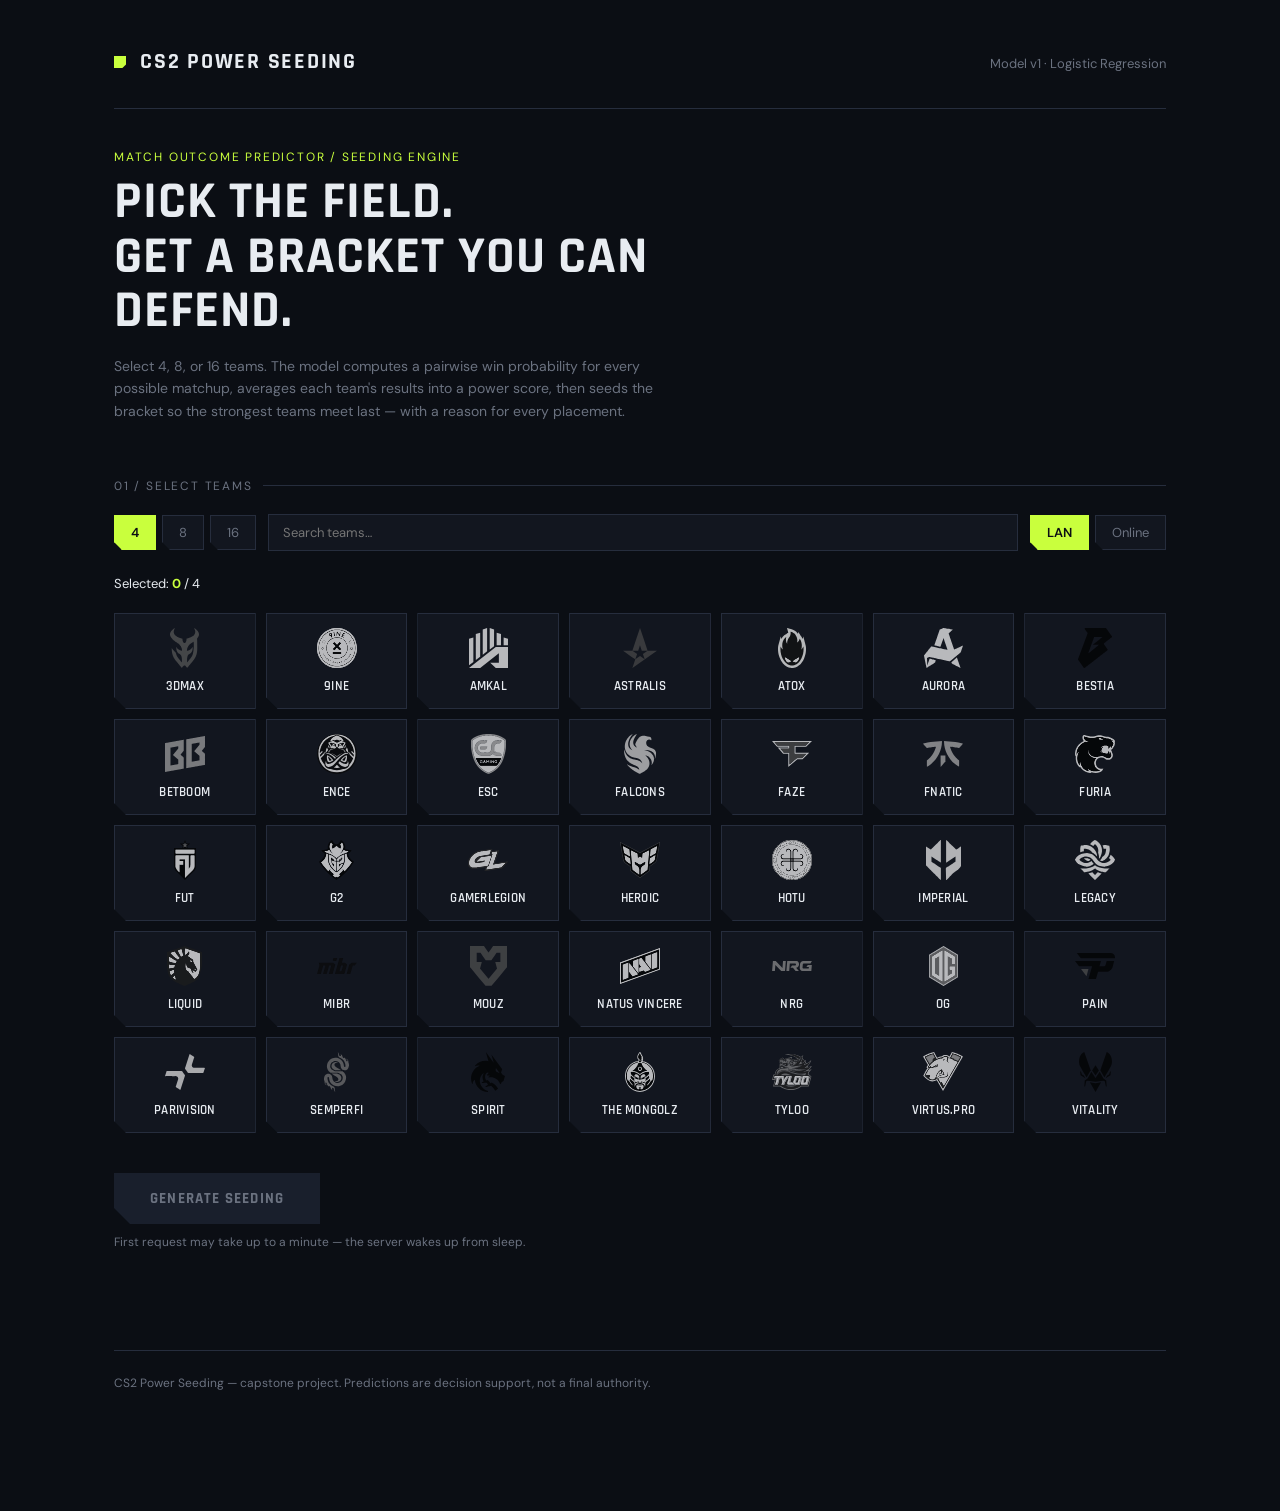
==== frontend/index.html @ 5c58bfce "Added frontend" ====
<!DOCTYPE html>
<html lang="en">

<head>
  <meta charset="UTF-8">
  <meta name="viewport" content="width=device-width, initial-scale=1.0">
  <title>CS2 Power Seeding</title>
  <link rel="preconnect" href="https://fonts.googleapis.com">
  <link
    href="https://fonts.googleapis.com/css2?family=Rajdhani:wght@500;600;700&family=DM+Sans:wght@400;500;600&display=swap"
    rel="stylesheet">
  <link rel="icon" type="image/svg+xml"
    href="data:image/svg+xml,<svg xmlns='http://www.w3.org/2000/svg' viewBox='0 0 32 32'><rect width='32' height='32' fill='%230B0E14'/><polygon points='6,6 26,6 26,20 20,26 6,26' fill='%23C9FF3D'/></svg>">
  <link rel="stylesheet" href="style.css">
</head>

<body>

  <div class="wrap">

    <header>
      <div class="brand">
        <div class="mark"></div>
        <h1>CS2 Power Seeding</h1>
      </div>
      <div class="sub">Model v1 · Logistic Regression</div>
    </header>

    <section class="hero">
      <div class="eyebrow">Match outcome predictor / seeding engine</div>
      <h2>Pick the field.<br>Get a bracket you can defend.</h2>
      <p>Select 4, 8, or 16 teams. The model computes a pairwise win probability for every possible matchup, averages
        each team's results into a power score, then seeds the bracket so the strongest teams meet last — with a reason
        for every placement.</p>
    </section>

    <div class="section-label">01 / Select teams</div>

    <div class="controls">
      <div class="chip-group" id="size-chips">
        <button class="chip active" data-size="4">4</button>
        <button class="chip" data-size="8">8</button>
        <button class="chip" data-size="16">16</button>
      </div>
      <input class="search" id="search" type="text" placeholder="Search teams…">
      <div class="format-toggle chip-group">
        <button class="chip active" data-format="lan">LAN</button>
        <button class="chip" data-format="online">Online</button>
      </div>
    </div>

    <div class="count-badge" id="count-badge">Selected: <b>0</b> / 4</div>
    <br>
    <div class="team-grid" id="team-grid"></div>

    <button class="btn-primary" id="generate-btn" disabled>
      <span class="label">Generate seeding</span>
      <span class="spinner"></span>
    </button>
    <div class="hint">First request may take up to a minute — the server wakes up from sleep.</div>

    <div class="error-box" id="error-box"></div>

    <div id="results">
      <div class="section-label">02 / Power ranking</div>
      <div class="seed-list" id="seed-list"></div>

      <div class="section-label">03 / Bracket</div>
      <div class="bracket" id="bracket"></div>
    </div>

    <footer>CS2 Power Seeding — capstone project. Predictions are decision support, not a final authority.</footer>
  </div>

  <script>
    // ============================================================
    // CONFIG — set your Render API URL here
    // ============================================================
    const API_URL = "https://cs2-capstone-project.onrender.com";

    let ALL_TEAMS = [];       // [{name, logo}]
    let SELECTED = new Set();
    let TARGET_SIZE = 4;
    let FORMAT = "lan";
    let SEARCH_TERM = "";

    const grid = document.getElementById('team-grid');
    const countBadge = document.getElementById('count-badge');
    const genBtn = document.getElementById('generate-btn');
    const errorBox = document.getElementById('error-box');

    // ---------- Load teams + logos ----------
    async function loadTeams() {
      try {
        const logoMap = await fetch('team_logos.json').then(r => r.json());
        ALL_TEAMS = Object.entries(logoMap).map(([name, logo]) => ({
          name,
          logo: 'logos/' + logo
        }));
        renderGrid();
      } catch (e) {
        showError("Could not load team_logos.json. Make sure it's in the same folder as index.html.");
      }
    }

    function renderGrid() {
      const term = SEARCH_TERM.toLowerCase();
      grid.innerHTML = '';
      ALL_TEAMS
        .filter(t => t.name.toLowerCase().includes(term))
        .forEach(t => {
          const card = document.createElement('div');
          card.className = 'team-card' + (SELECTED.has(t.name) ? ' selected' : '');
          card.tabIndex = 0;
          card.innerHTML = `<img src="${t.logo}" draggable="false" alt="" loading="lazy"><span>${t.name}</span>`;
          card.addEventListener('click', () => toggleTeam(t.name));
          card.addEventListener('keydown', e => { if (e.key === 'Enter' || e.key === ' ') { e.preventDefault(); toggleTeam(t.name); } });
          grid.appendChild(card);
        });
    }

    function toggleTeam(name) {
      if (SELECTED.has(name)) {
        SELECTED.delete(name);
      } else {
        if (SELECTED.size >= TARGET_SIZE) return;
        SELECTED.add(name);
      }
      renderGrid();
      updateCount();
    }

    function updateCount() {
      countBadge.innerHTML = `Selected: <b>${SELECTED.size}</b> / ${TARGET_SIZE}`;
      genBtn.disabled = SELECTED.size !== TARGET_SIZE;
    }

    // ---------- Controls ----------
    document.getElementById('size-chips').addEventListener('click', e => {
      if (!e.target.dataset.size) return;
      document.querySelectorAll('#size-chips .chip').forEach(c => c.classList.remove('active'));
      e.target.classList.add('active');
      TARGET_SIZE = parseInt(e.target.dataset.size, 10);
      if (SELECTED.size > TARGET_SIZE) {
        SELECTED = new Set([...SELECTED].slice(0, TARGET_SIZE));
        renderGrid();
      }
      updateCount();
    });

    document.querySelector('.format-toggle').addEventListener('click', e => {
      if (!e.target.dataset.format) return;
      document.querySelectorAll('.format-toggle .chip').forEach(c => c.classList.remove('active'));
      e.target.classList.add('active');
      FORMAT = e.target.dataset.format;
    });

    document.getElementById('search').addEventListener('input', e => {
      SEARCH_TERM = e.target.value;
      renderGrid();
    });

    // ---------- Generate ----------
    genBtn.addEventListener('click', async () => {
      hideError();
      genBtn.classList.add('loading');
      genBtn.disabled = true;
      try {
        const res = await fetch(`${API_URL}/predict`, {
          method: 'POST',
          headers: { 'Content-Type': 'application/json' },
          body: JSON.stringify({ teams: [...SELECTED], tournament_type: FORMAT })
        });
        const data = await res.json();
        if (data.error) {
          showError(data.error);
        } else {
          renderResults(data);
        }
      } catch (e) {
        showError("Request failed. The server may be waking up from sleep — wait 30s and try again.");
      } finally {
        genBtn.classList.remove('loading');
        genBtn.disabled = false;
      }
    });

    function showError(msg) { errorBox.textContent = msg; errorBox.classList.add('show'); }
    function hideError() { errorBox.classList.remove('show'); }

    function logoFor(name) {
      const t = ALL_TEAMS.find(t => t.name === name);
      return t ? t.logo : '';
    }

    // ---------- Render seeding + bracket ----------
    function renderResults(data) {
      const results = document.getElementById('results');
      results.classList.add('show');

      const seedList = document.getElementById('seed-list');
      seedList.innerHTML = '';
      const maxScore = Math.max(...data.seeding.map(s => s.power_score));
      data.seeding.forEach(s => {
        const row = document.createElement('div');
        row.className = 'seed-row' + (s.seed === 1 ? ' top' : '');
        const pct = Math.round((s.power_score / maxScore) * 100);
        row.innerHTML = `
      <div class="rank">${String(s.seed).padStart(2, '0')}</div>
      <img src="${logoFor(s.team)}" alt="">
      <div class="name">${s.team}</div>
      <div class="score">${(s.power_score * 100).toFixed(1)}%
        <div class="score-bar"><i style="width:${pct}%"></i></div>
      </div>`;
        seedList.appendChild(row);
      });

      renderBracket(data.rounds || data.bracket);
    }

    function renderBracket(rounds) {
      const container = document.getElementById('bracket');
      container.innerHTML = '';
      if (!rounds) return;

      const roundsArr = Array.isArray(rounds) && rounds[0] && rounds[0].matches ? rounds : [{ round_name: 'Round 1', matches: rounds }];

      roundsArr.forEach(round => {
        const col = document.createElement('div');
        col.className = 'bracket-round';
        const title = document.createElement('div');
        title.className = 'round-title';
        title.textContent = round.round_name || `Round ${round.round}`;
        col.appendChild(title);

        round.matches.forEach(m => {
          const card = document.createElement('div');
          card.className = 'match-card';

          const slotA = teamSlot(m.team_a, m.is_bye);
          const slotB = m.is_bye ? '' : teamSlot(m.team_b, false);
          card.innerHTML = slotA + slotB;
          col.appendChild(card);

          if (!m.is_bye && m.team_a && m.team_b) {
            const btn = document.createElement('button');
            btn.className = 'explain-btn';
            btn.textContent = 'Why this seed?';
            const box = document.createElement('div');
            box.className = 'explain-box';
            btn.addEventListener('click', () => {
              box.classList.toggle('show');
              if (!box.dataset.filled) {
                box.innerHTML = `<b>${m.team_a}</b> vs <b>${m.team_b}</b> — placement is based on each team's average predicted win probability across all opponents in this field (power score), not a single head-to-head guess.`;
                box.dataset.filled = '1';
              }
            });
            col.appendChild(btn);
            col.appendChild(box);
          }
        });
        container.appendChild(col);
      });
    }

    function teamSlot(name, isBye) {
      if (!name) {
        return `<div class="match-slot tbd">TBD</div>`;
      }
      if (name.startsWith('Winner of')) {
        return `<div class="match-slot tbd">${name}</div>`;
      }
      const logo = logoFor(name);
      const img = logo ? `<img src="${logo}" alt="">` : '';
      return `<div class="match-slot${isBye ? ' bye' : ''}">${img}${name}${isBye ? ' (BYE)' : ''}</div>`;
    }

    // ---------- Init ----------
    updateCount();
    loadTeams();
  </script>

</body>

</html>
---- frontend/style.css ----
:root {
  --bg: #0B0E14;
  --surface: #12161F;
  --surface-2: #191F2C;
  --line: #262D3D;
  --text: #E8ECF1;
  --muted: #6B7280;
  --lime: #C9FF3D;
  --blue: #4FA8FF;
  --red: #FF4D6A;
}

* {
  box-sizing: border-box;
}

html {
  scroll-behavior: smooth;
}

body {
  margin: 0;
  background: var(--bg);
  color: var(--text);
  font-family: 'DM Sans', monospace;
  min-height: 100vh;
}

h1,
h2,
h3,
.display {
  font-family: 'Rajdhani', sans-serif;
  font-weight: 700;
  text-transform: uppercase;
  letter-spacing: 0.02em;
  margin: 0;
}

.wrap {
  max-width: 1100px;
  margin: 0 auto;
  padding: 48px 24px 120px;
}

/* ---------- Header ---------- */
header {
  display: flex;
  align-items: baseline;
  justify-content: space-between;
  padding-bottom: 32px;
  border-bottom: 1px solid var(--line);
  margin-bottom: 40px;
}

header .brand {
  display: flex;
  align-items: baseline;
  gap: 14px;
}

header .brand .mark {
  width: 12px;
  height: 12px;
  background: var(--lime);
  clip-path: polygon(0 0, 100% 0, 100% 70%, 70% 100%, 0 100%);
}

header h1 {
  font-size: 22px;
  letter-spacing: 0.08em;
}

header .sub {
  color: var(--muted);
  font-size: 13px;
}

.hero {
  margin-bottom: 56px;
}

.hero .eyebrow {
  color: var(--lime);
  font-size: 12px;
  letter-spacing: 0.15em;
  text-transform: uppercase;
  margin-bottom: 10px;
}

.hero h2 {
  font-size: clamp(32px, 5vw, 52px);
  line-height: 1.05;
  max-width: 720px;
}

.hero p {
  font-family: 'DM Sans', monospace;
  color: var(--muted);
  font-size: 14px;
  max-width: 560px;
  margin-top: 16px;
  line-height: 1.6;
}

/* ---------- Section labels ---------- */
.section-label {
  display: flex;
  align-items: center;
  gap: 10px;
  color: var(--muted);
  font-size: 12px;
  letter-spacing: 0.15em;
  text-transform: uppercase;
  margin-bottom: 20px;
}

.section-label::after {
  content: '';
  flex: 1;
  height: 1px;
  background: var(--line);
}

/* ---------- Controls ---------- */
.controls {
  display: flex;
  gap: 12px;
  flex-wrap: wrap;
  margin-bottom: 24px;
  align-items: center;
  user-select: none;
}

.chip-group {
  display: flex;
  gap: 6px;
}

.chip {
  background: var(--surface);
  border: 1px solid var(--line);
  color: var(--muted);
  font-family: 'DM Sans', monospace;
  font-size: 13px;
  padding: 8px 16px;
  cursor: pointer;
  clip-path: polygon(0 0, 100% 0, 100% 100%, 8px 100%, 0 calc(100% - 8px));
}

.chip.active {
  background: var(--lime);
  color: #0B0E14;
  border-color: var(--lime);
  font-weight: 600;
}

.search {
  flex: 1;
  min-width: 200px;
  background: var(--surface);
  border: 1px solid var(--line);
  color: var(--text);
  font-family: 'DM Sans', monospace;
  font-size: 13px;
  padding: 9px 14px;
}

.search:focus {
  outline: 2px solid var(--blue);
  outline-offset: -1px;
}

.format-toggle {
  display: flex;
  gap: 6px;
  margin-left: auto;
}

.count-badge {
  color: var(--text);
  font-size: 13px;
}

.count-badge b {
  color: var(--lime);
}

/* ---------- Team grid ---------- */
.team-grid {
  display: grid;
  grid-template-columns: repeat(auto-fill, minmax(140px, 1fr));
  gap: 10px;
  margin-bottom: 40px;
  user-select: none;
}

.team-card {
  position: relative;
  background: var(--surface);
  border: 1px solid var(--line);
  padding: 14px 12px;
  cursor: pointer;
  display: flex;
  flex-direction: column;
  align-items: center;
  gap: 10px;
  clip-path: polygon(0 0, 100% 0, 100% 100%, 12px 100%, 0 calc(100% - 12px));
  transition: border-color .15s ease, background .15s ease, transform .1s ease;
}

.team-card:hover {
  border-color: var(--muted);
  transform: translateY(-2px);
}

.team-card.selected {
  border-color: var(--lime);
  background: #171F12;
}

.team-card.selected::after {
  content: '✓';
  position: absolute;
  top: 6px;
  right: 8px;
  color: var(--lime);
  font-size: 12px;
  font-weight: 700;
}

.team-card img {
  width: 40px;
  height: 40px;
  object-fit: contain;
  filter: grayscale(1) brightness(1.5) opacity(0.7);
  transition: filter .15s ease;
}

.team-card.selected img {
  filter: none;
}

.team-card span {
  font-family: 'Rajdhani', sans-serif;
  font-weight: 600;
  font-size: 13px;
  text-align: center;
  text-transform: uppercase;
  letter-spacing: 0.02em;
  color: var(--text);
}

/* ---------- Buttons ---------- */
.btn-primary {
  background: var(--lime);
  color: #0B0E14;
  border: none;
  font-family: 'Rajdhani', sans-serif;
  font-weight: 700;
  text-transform: uppercase;
  letter-spacing: 0.08em;
  font-size: 15px;
  padding: 16px 36px;
  cursor: pointer;
  clip-path: polygon(0 0, 100% 0, 100% 100%, 16px 100%, 0 calc(100% - 16px));
  transition: transform .1s ease, box-shadow .15s ease;
  user-select: none;
}

.btn-primary:hover:not(:disabled) {
  box-shadow: 0 0 0 1px var(--lime), 0 0 24px -6px var(--lime);
}

.btn-primary:disabled {
  background: var(--surface-2);
  color: var(--muted);
  cursor: not-allowed;
}

.btn-primary .spinner {
  display: none;
}

.btn-primary.loading .spinner {
  display: inline-block;
}

.btn-primary.loading .label {
  display: none;
}

@keyframes spin {
  to {
    transform: rotate(360deg);
  }
}

.spinner {
  width: 14px;
  height: 14px;
  border: 2px solid rgba(11, 14, 20, 0.3);
  border-top-color: #0B0E14;
  border-radius: 50%;
  animation: spin .7s linear infinite;
}

.hint {
  color: var(--muted);
  font-size: 12px;
  margin-top: 10px;
}

/* ---------- Results ---------- */
#results {
  display: none;
  margin-top: 64px;
}

#results.show {
  display: block;
  animation: fadeUp .4s ease;
}

@keyframes fadeUp {
  from {
    opacity: 0;
    transform: translateY(8px);
  }

  to {
    opacity: 1;
    transform: translateY(0);
  }
}

.seed-list {
  display: flex;
  flex-direction: column;
  gap: 8px;
  margin-bottom: 64px;
}

.seed-row {
  display: grid;
  grid-template-columns: 40px 32px 1fr 90px;
  align-items: center;
  gap: 14px;
  background: var(--surface);
  border: 1px solid var(--line);
  border-left: 3px solid var(--line);
  padding: 12px 16px;
}

.seed-row.top {
  border-left-color: var(--lime);
}

.seed-row .rank {
  font-family: 'Rajdhani', sans-serif;
  font-weight: 700;
  font-size: 20px;
  color: var(--muted);
}

.seed-row.top .rank {
  color: var(--lime);
}

.seed-row img {
  width: 24px;
  height: 24px;
  object-fit: contain;
}

.seed-row .name {
  font-family: 'Rajdhani', sans-serif;
  font-weight: 600;
  font-size: 16px;
  text-transform: uppercase;
}

.seed-row .score {
  text-align: right;
  color: var(--blue);
  font-size: 13px;
}

.score-bar {
  height: 3px;
  background: var(--line);
  margin-top: 6px;
  position: relative;
}

.score-bar i {
  position: absolute;
  left: 0;
  top: 0;
  height: 100%;
  background: var(--blue);
}

/* ---------- Bracket ---------- */
.bracket {
  display: flex;
  gap: 48px;
  overflow-x: auto;
  padding-bottom: 24px;
}

.bracket-round {
  display: flex;
  flex-direction: column;
  justify-content: space-around;
  gap: 24px;
  min-width: 220px;
}

.bracket-round .round-title {
  color: var(--muted);
  font-size: 11px;
  letter-spacing: 0.15em;
  text-transform: uppercase;
  margin-bottom: 14px;
  text-align: center;
}

.match-card {
  background: var(--surface);
  border: 1px solid var(--line);
  clip-path: polygon(10px 0, 100% 0, 100% calc(100% - 10px), calc(100% - 10px) 100%, 0 100%, 0 10px);
}

.match-slot {
  display: flex;
  align-items: center;
  gap: 8px;
  padding: 10px 12px;
  font-family: 'Rajdhani', sans-serif;
  font-weight: 600;
  font-size: 14px;
  text-transform: uppercase;
  border-bottom: 1px solid var(--line);
}

.match-slot:last-child {
  border-bottom: none;
}

.match-slot img {
  width: 18px;
  height: 18px;
  object-fit: contain;
  flex-shrink: 0;
}

.match-slot.bye {
  color: var(--muted);
  font-style: italic;
}

.match-slot.tbd {
  color: var(--muted);
}

.explain-btn {
  background: none;
  border: 1px solid var(--line);
  color: var(--muted);
  font-family: 'DM Sans', monospace;
  font-size: 11px;
  padding: 5px 10px;
  cursor: pointer;
  margin-top: 4px;
}

.explain-btn:hover {
  color: var(--blue);
  border-color: var(--blue);
}

.explain-box {
  display: none;
  background: var(--surface-2);
  border-left: 2px solid var(--blue);
  padding: 10px 12px;
  font-size: 12px;
  color: var(--muted);
  margin-top: 6px;
}

.explain-box.show {
  display: block;
}

.explain-box b {
  color: var(--text);
}

/* ---------- Error / empty ---------- */
.error-box {
  display: none;
  border-left: 3px solid var(--red);
  background: var(--surface);
  padding: 14px 16px;
  color: var(--red);
  font-size: 13px;
  margin-top: 20px;
}

.error-box.show {
  display: block;
}

footer {
  margin-top: 100px;
  padding-top: 24px;
  border-top: 1px solid var(--line);
  color: var(--muted);
  font-size: 12px;
}

@media (max-width: 600px) {
  .team-grid {
    grid-template-columns: repeat(auto-fill, minmax(110px, 1fr));
  }

  .format-toggle {
    margin-left: 0;
  }

  .bracket {
    flex-direction: column;
  }
}

@media (max-width: 480px) {
  .wrap {
    padding: 24px 14px 80px;
  }

  header {
    flex-direction: column;
    align-items: flex-start;
    gap: 4px;
  }

  header h1 {
    font-size: 17px;
  }

  .hero h2 {
    font-size: 26px;
  }

  .hero p {
    font-size: 12px;
  }

  .controls {
    flex-direction: column;
    align-items: stretch;
  }

  .format-toggle {
    margin-left: 0;
  }

  .search {
    width: 100%;
  }

  .team-grid {
    grid-template-columns: repeat(auto-fill, minmax(90px, 1fr));
    gap: 8px;
  }

  .team-card {
    padding: 10px 8px;
  }

  .team-card img {
    width: 30px;
    height: 30px;
  }

  .team-card span {
    font-size: 11px;
  }

  .btn-primary {
    width: 100%;
    padding: 14px 20px;
    font-size: 13px;
  }

  .seed-row {
    grid-template-columns: 28px 22px 1fr 70px;
    gap: 8px;
    padding: 10px 10px;
  }

  .seed-row .rank {
    font-size: 15px;
  }

  .seed-row .name {
    font-size: 13px;
  }

  .seed-row .score {
    font-size: 11px;
  }

  /* 300px dan kichik ekranlarda gorizontal scroll ruxsat etiladi */
  .bracket {
    overflow-x: auto;
    -webkit-overflow-scrolling: touch;
  }

  .bracket-round {
    min-width: 180px;
  }
}

:focus-visible {
  outline: 2px solid var(--blue);
  outline-offset: 2px;
}

@media (prefers-reduced-motion: reduce) {
  * {
    animation: none !important;
    transition: none !important;
  }
}
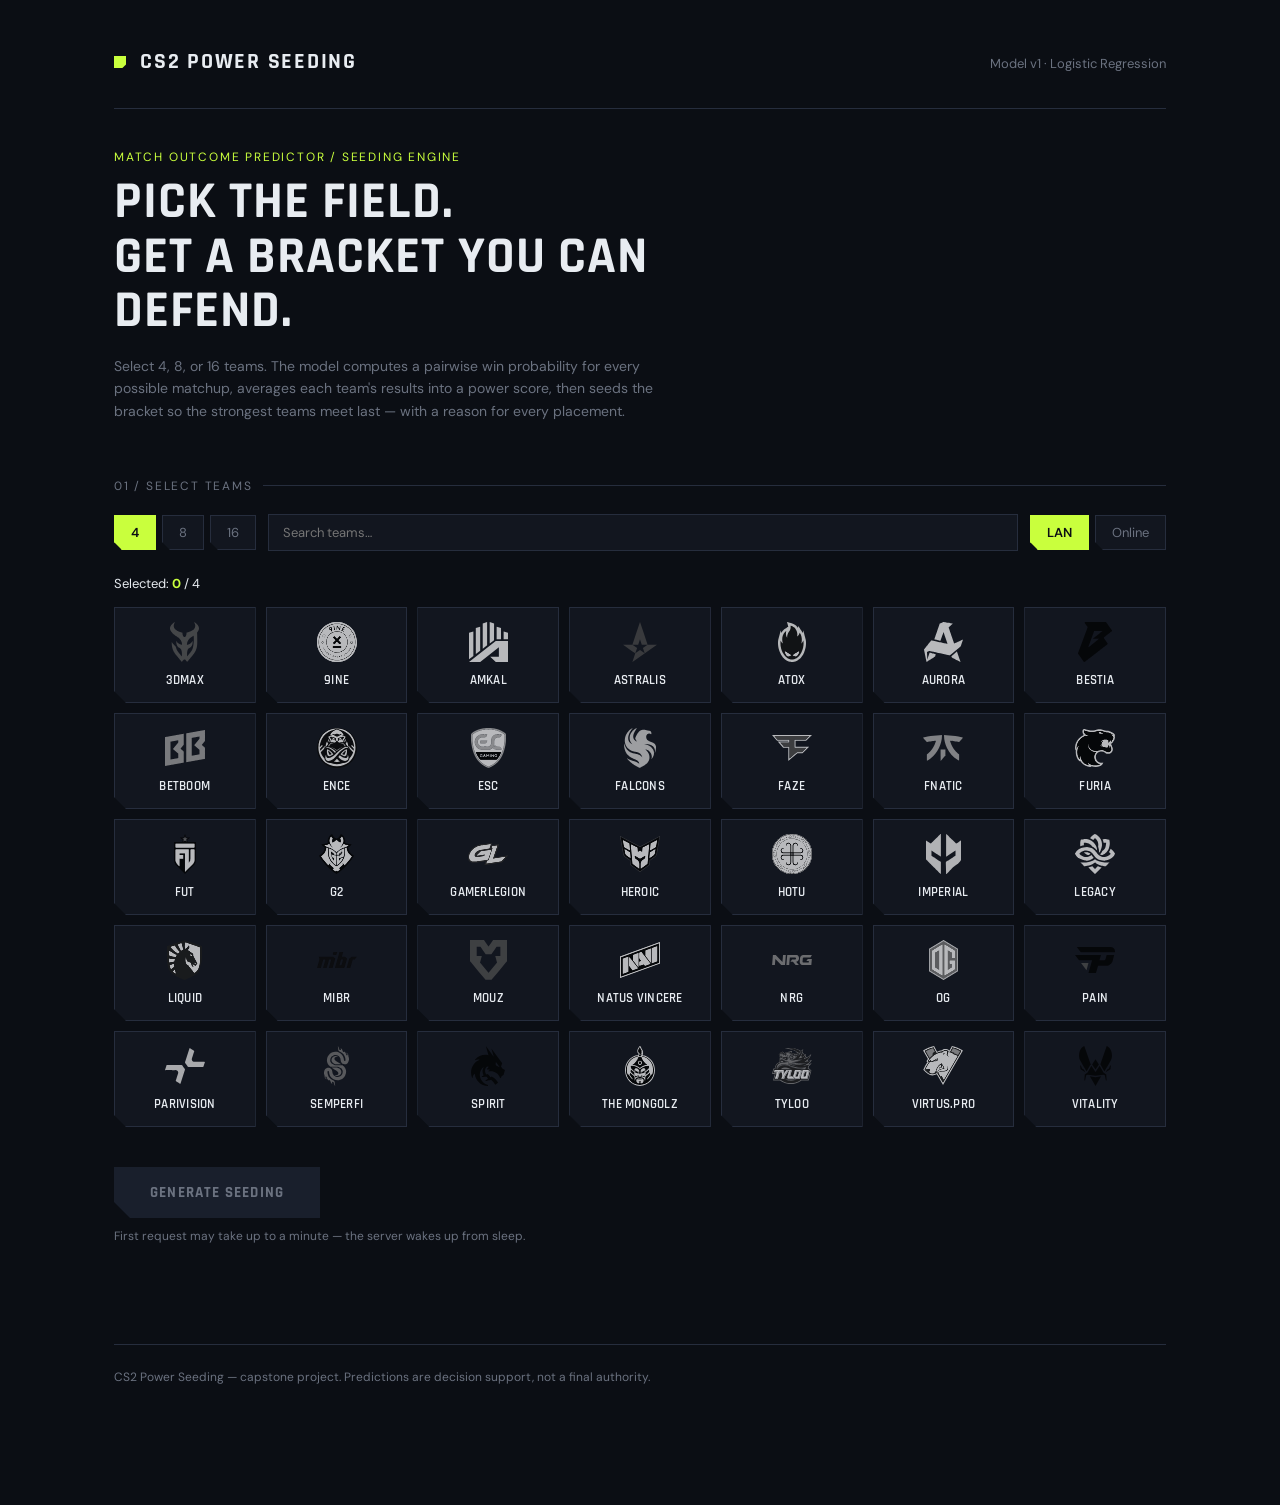
==== commit 12ec18cc: "Some changes" ====
--- a/frontend/index.html
+++ b/frontend/index.html
@@ -50,7 +50,6 @@
     </div>
 
     <div class="count-badge" id="count-badge">Selected: <b>0</b> / 4</div>
-    <br>
     <div class="team-grid" id="team-grid"></div>
 
     <button class="btn-primary" id="generate-btn" disabled>
@@ -201,18 +200,65 @@
       const seedList = document.getElementById('seed-list');
       seedList.innerHTML = '';
       const maxScore = Math.max(...data.seeding.map(s => s.power_score));
+
       data.seeding.forEach(s => {
-        const row = document.createElement('div');
-        row.className = 'seed-row' + (s.seed === 1 ? ' top' : '');
+        const item = document.createElement('div');
+        item.className = 'seed-item' + (s.seed === 1 ? ' top' : '');
+
         const pct = Math.round((s.power_score / maxScore) * 100);
-        row.innerHTML = `
-      <div class="rank">${String(s.seed).padStart(2, '0')}</div>
-      <img src="${logoFor(s.team)}" alt="">
-      <div class="name">${s.team}</div>
-      <div class="score">${(s.power_score * 100).toFixed(1)}%
-        <div class="score-bar"><i style="width:${pct}%"></i></div>
-      </div>`;
-        seedList.appendChild(row);
+        const confBadge = s.confidence === 'low'
+          ? `<span class="conf-flag" title="Limited match history — estimate may be less reliable">⚠</span>`
+          : '';
+        const opponents = (data.matchup_details && data.matchup_details[s.team]) || [];
+
+        item.innerHTML = `
+      <div class="seed-row" role="button" tabindex="0" aria-expanded="false">
+        <div class="rank">${String(s.seed).padStart(2, '0')}</div>
+        <img draggable="false" src="${logoFor(s.team)}" alt="">
+        <div class="name">${s.team} ${confBadge}</div>
+        <div class="score">${(s.power_score * 100).toFixed(1)}%
+          <div class="score-bar"><i style="width:${pct}%"></i></div>
+        </div>
+        <div class="chevron">▾</div>
+      </div>
+      <div class="seed-panel">
+        <div class="seed-panel-inner">
+          ${opponents.map(o => `
+            <div class="matchup-line">
+              <img src="${logoFor(o.opponent)}" draggable="false" alt="">
+              <span class="opp-name">${o.opponent}</span>
+              <div class="opp-bar"><i style="width:${(o.win_probability * 100).toFixed(1)}%"></i></div>
+              <span class="opp-pct">${(o.win_probability * 100).toFixed(1)}%</span>
+            </div>`).join('')}
+        </div>
+      </div>
+    `;
+
+        const row = item.querySelector('.seed-row');
+        const panel = item.querySelector('.seed-panel');
+        const inner = item.querySelector('.seed-panel-inner');
+
+        function toggle() {
+          const isOpen = item.classList.contains('open');
+          if (isOpen) {
+            panel.style.height = panel.scrollHeight + 'px'; // set current height first
+            requestAnimationFrame(() => { panel.style.height = '0px'; });
+            item.classList.remove('open');
+            row.setAttribute('aria-expanded', 'false');
+          } else {
+            item.classList.add('open');
+            panel.style.height = inner.scrollHeight + 'px';
+            row.setAttribute('aria-expanded', 'true');
+          }
+        }
+        panel.addEventListener('transitionend', () => {
+          if (item.classList.contains('open')) panel.style.height = 'auto';
+        });
+
+        row.addEventListener('click', toggle);
+        row.addEventListener('keydown', e => { if (e.key === 'Enter' || e.key === ' ') { e.preventDefault(); toggle(); } });
+
+        seedList.appendChild(item);
       });
 
       renderBracket(data.rounds || data.bracket);
@@ -271,7 +317,7 @@
         return `<div class="match-slot tbd">${name}</div>`;
       }
       const logo = logoFor(name);
-      const img = logo ? `<img src="${logo}" alt="">` : '';
+      const img = logo ? `<img src="${logo}" draggable="false" alt="">` : '';
       return `<div class="match-slot${isBye ? ' bye' : ''}">${img}${name}${isBye ? ' (BYE)' : ''}</div>`;
     }
 
--- a/frontend/style.css
+++ b/frontend/style.css
@@ -180,6 +180,7 @@
 .count-badge {
   color: var(--text);
   font-size: 13px;
+  margin-bottom: 15px;
 }
 
 .count-badge b {
@@ -350,6 +351,7 @@
   border: 1px solid var(--line);
   border-left: 3px solid var(--line);
   padding: 12px 16px;
+  user-select: none;
 }
 
 .seed-row.top {
@@ -430,6 +432,7 @@
   background: var(--surface);
   border: 1px solid var(--line);
   clip-path: polygon(10px 0, 100% 0, 100% calc(100% - 10px), calc(100% - 10px) 100%, 0 100%, 0 10px);
+  user-select: none;
 }
 
 .match-slot {
@@ -634,4 +637,141 @@
     animation: none !important;
     transition: none !important;
   }
-}+}
+
+.seed-row.has-tooltip { cursor: pointer; position: relative; }
+
+.conf-flag {
+  color: var(--red);
+  font-size: 12px;
+  margin-left: 4px;
+  cursor: help;
+}
+
+.matchup-tooltip {
+  display: none;
+  position: absolute;
+  left: 0;
+  top: 100%;
+  margin-top: 4px;
+  background: var(--surface-2);
+  border: 1px solid var(--line);
+  border-left: 2px solid var(--blue);
+  padding: 10px 14px;
+  z-index: 10;
+  min-width: 220px;
+  box-shadow: 0 8px 24px -8px rgba(0,0,0,0.6);
+}
+
+.seed-row.has-tooltip:hover .matchup-tooltip,
+.seed-row.tooltip-open .matchup-tooltip {
+  display: block;
+}
+
+.matchup-line {
+  display: flex;
+  align-items: center;
+  gap: 8px;
+  font-size: 12px;
+  padding: 4px 0;
+  color: var(--muted);
+  user-select: none;
+}
+.matchup-line img { width: 16px; height: 16px; object-fit: contain; }
+.matchup-line span { margin-left: auto; color: var(--blue); font-weight: 600; }
+
+@media (hover: none) {
+  /* Touch devices: hover doesn't apply, rely on click/.tooltip-open only */
+  .seed-row.has-tooltip:hover .matchup-tooltip { display: none; }
+}
+
+.seed-list { display: flex; flex-direction: column; gap: 10px; margin-bottom: 64px; }
+
+.seed-item {
+  background: var(--surface);
+  border: 1px solid var(--line);
+  border-left: 3px solid var(--line);
+  overflow: hidden;
+  transition: border-color .25s ease, box-shadow .25s ease;
+}
+.seed-item.top { border-left-color: var(--lime); }
+.seed-item.open {
+  border-color: var(--blue);
+  box-shadow: 0 0 0 1px var(--blue), 0 12px 32px -12px rgba(79,168,255,0.35);
+}
+
+.seed-row {
+  display: grid;
+  grid-template-columns: 40px 32px 1fr 90px 20px;
+  align-items: center;
+  gap: 14px;
+  padding: 14px 16px;
+  cursor: pointer;
+  -webkit-tap-highlight-color: transparent;
+}
+.seed-row .rank { font-family: 'Rajdhani', sans-serif; font-weight: 700; font-size: 20px; color: var(--muted); }
+.seed-item.top .rank { color: var(--lime); }
+.seed-row img { width: 24px; height: 24px; object-fit: contain; }
+.seed-row .name { font-family: 'Rajdhani', sans-serif; font-weight: 600; font-size: 16px; text-transform: uppercase; }
+.seed-row .score { text-align: right; color: var(--blue); font-size: 13px; }
+.score-bar { height: 3px; background: var(--line); margin-top: 6px; position: relative; overflow: hidden; }
+.score-bar i { position: absolute; left: 0; top: 0; height: 100%; background: linear-gradient(90deg, var(--blue), var(--lime)); }
+
+.chevron {
+  color: var(--muted);
+  font-size: 14px;
+  transition: transform .3s cubic-bezier(.4,0,.2,1), color .25s ease;
+  text-align: center;
+}
+.seed-item.open .chevron { transform: rotate(180deg); color: var(--blue); }
+
+.conf-flag { color: var(--red); font-size: 12px; margin-left: 4px; cursor: help; }
+
+/* ---------- Accordion panel ---------- */
+.seed-panel {
+  height: 0px;
+  overflow: hidden;
+  transition: height .32s cubic-bezier(.4,0,.2,1);
+}
+.seed-panel-inner {
+  padding: 4px 16px 18px 16px;
+  border-top: 1px solid var(--line);
+  margin: 0 16px;
+  display: flex;
+  flex-direction: column;
+  gap: 10px;
+  padding-top: 14px;
+}
+
+.matchup-line {
+  display: grid;
+  grid-template-columns: 20px 1fr 80px 48px;
+  align-items: center;
+  gap: 10px;
+  font-family: 'IBM Plex Mono', monospace;
+  font-size: 12px;
+  color: var(--muted);
+  opacity: 0;
+  transform: translateY(4px);
+  animation: matchupIn .3s ease forwards;
+}
+.seed-item.open .matchup-line { animation-delay: .08s; }
+@keyframes matchupIn { to { opacity: 1; transform: translateY(0); } }
+
+.matchup-line img { width: 18px; height: 18px; object-fit: contain; }
+.matchup-line .opp-name {
+  font-family: 'Rajdhani', sans-serif;
+  font-weight: 600;
+  font-size: 13px;
+  text-transform: uppercase;
+  color: var(--text);
+}
+.opp-bar { height: 3px; background: var(--line); position: relative; overflow: hidden; }
+.opp-bar i {
+  position: absolute; left: 0; top: 0; height: 100%;
+  background: var(--blue);
+  width: 0%;
+  transition: width .5s cubic-bezier(.4,0,.2,1) .1s;
+}
+.seed-item.open .opp-bar i { width: var(--w, 0%); }
+.matchup-line .opp-pct { text-align: right; color: var(--blue); font-weight: 600; }
